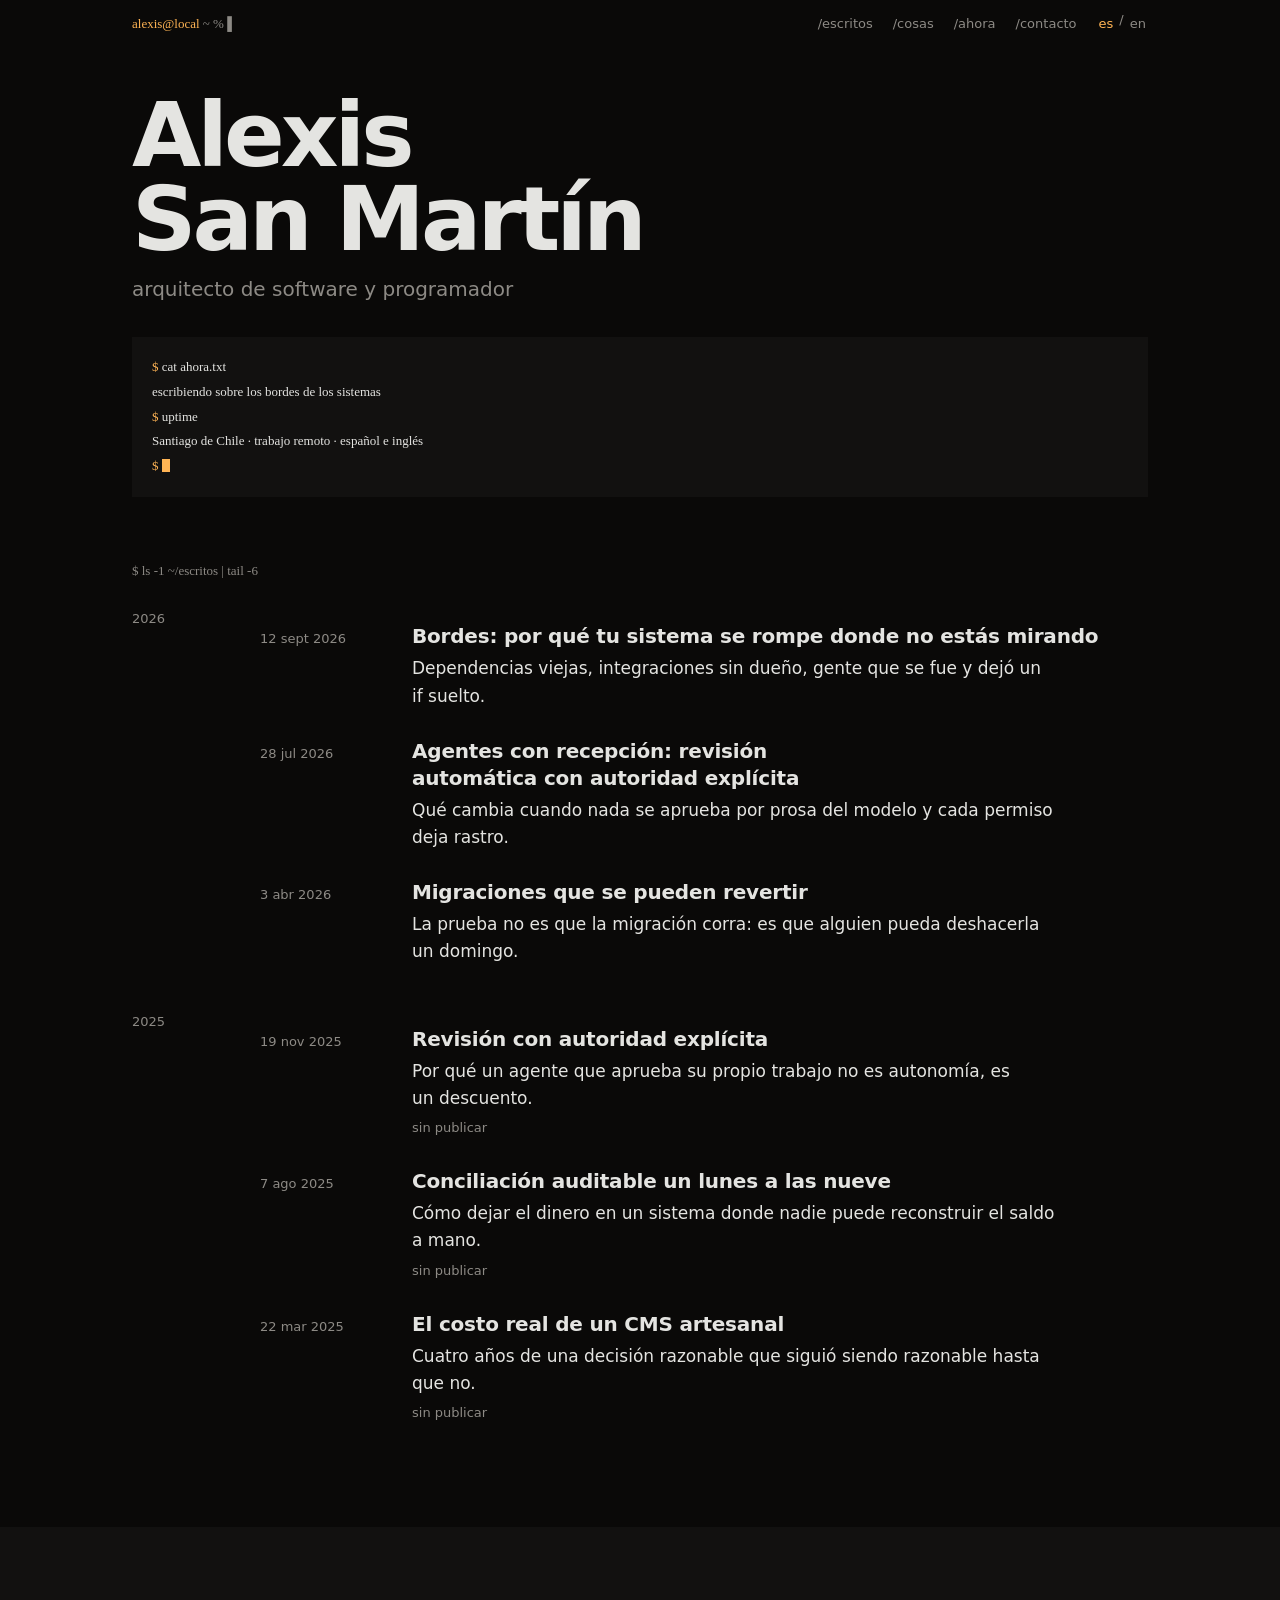
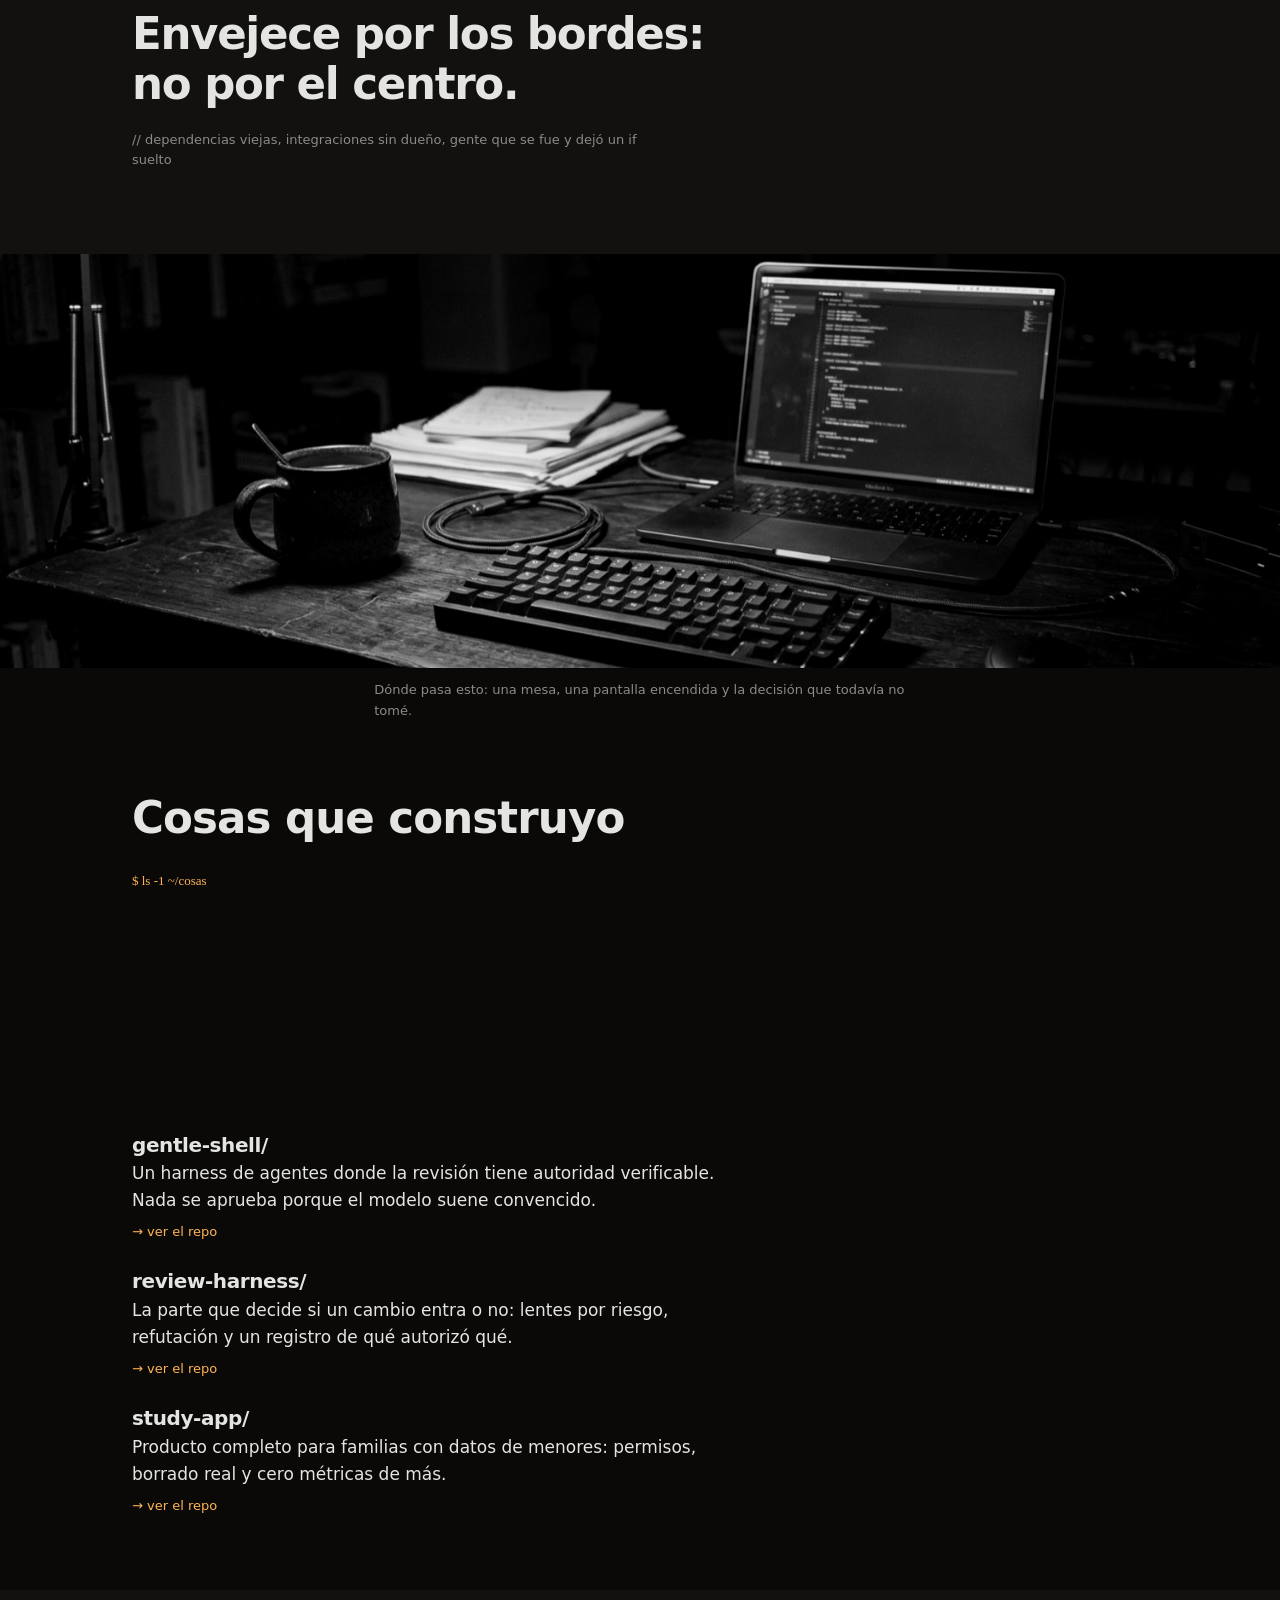
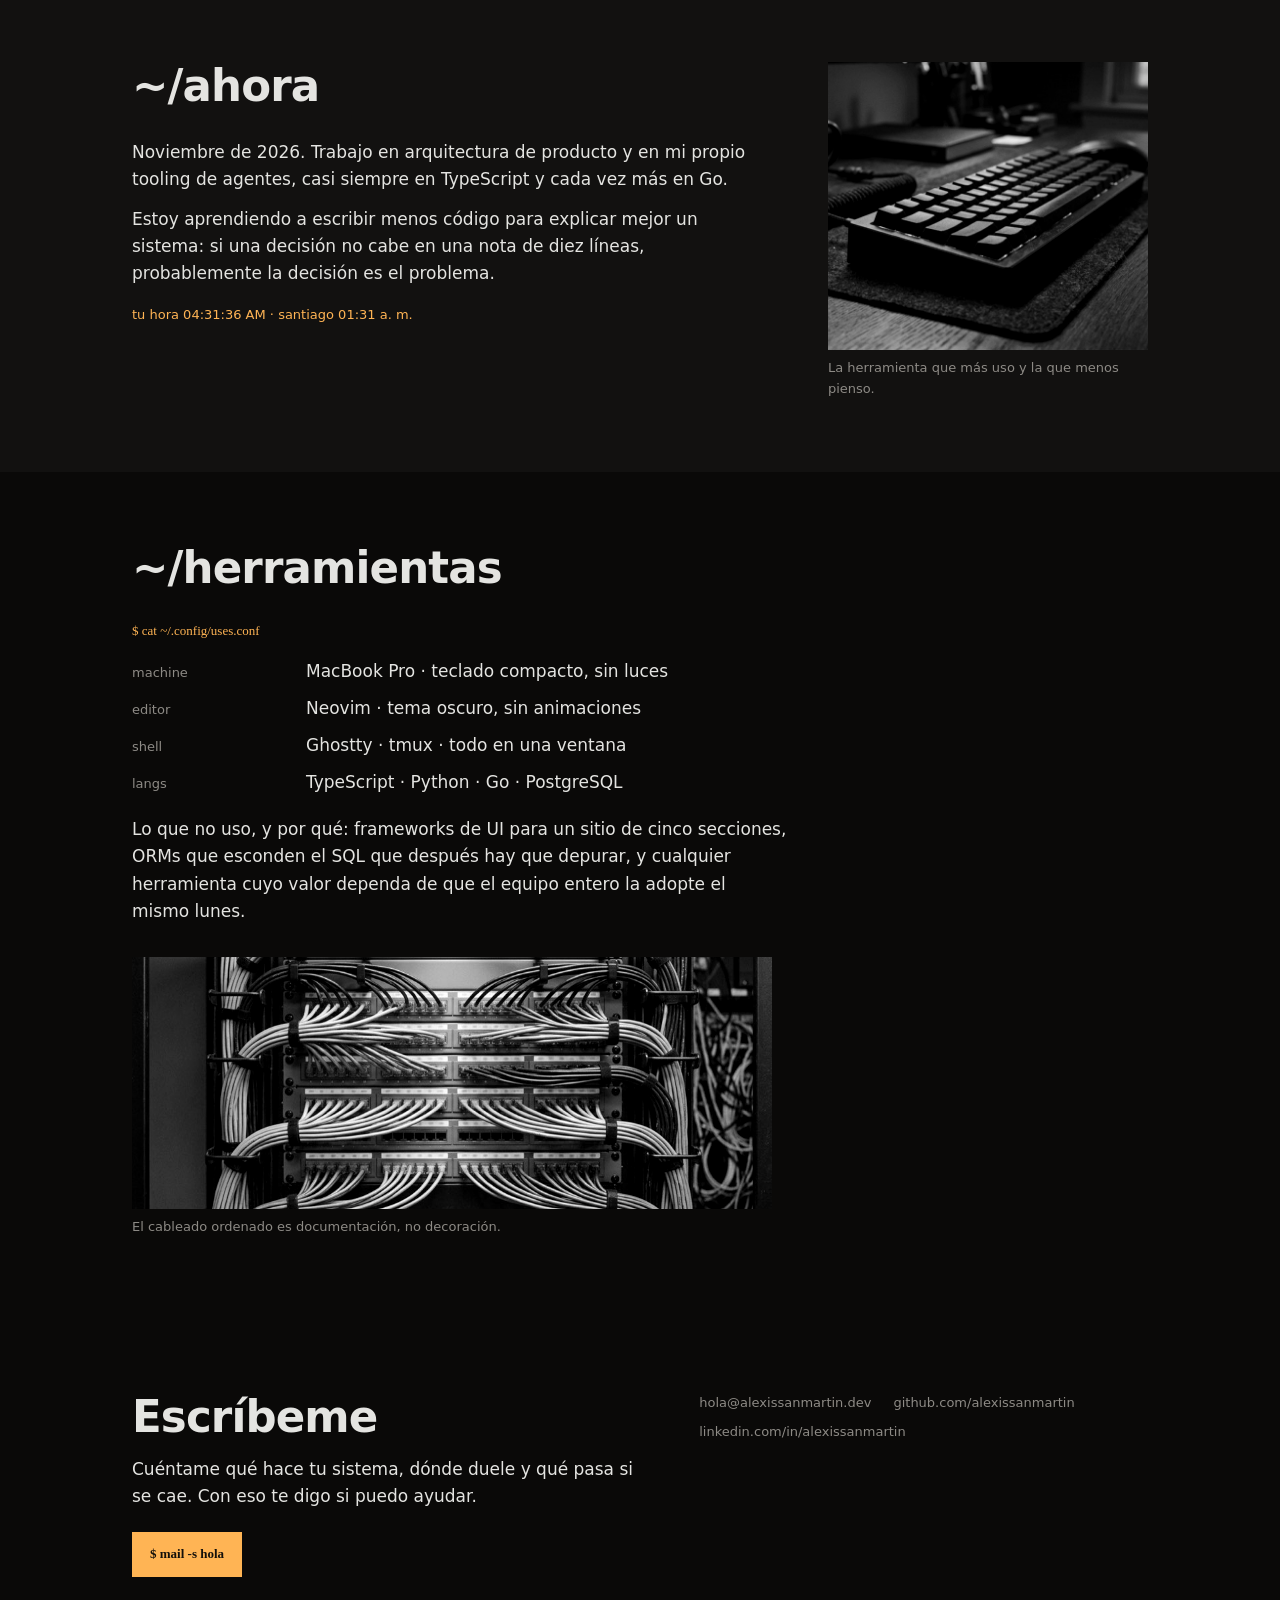
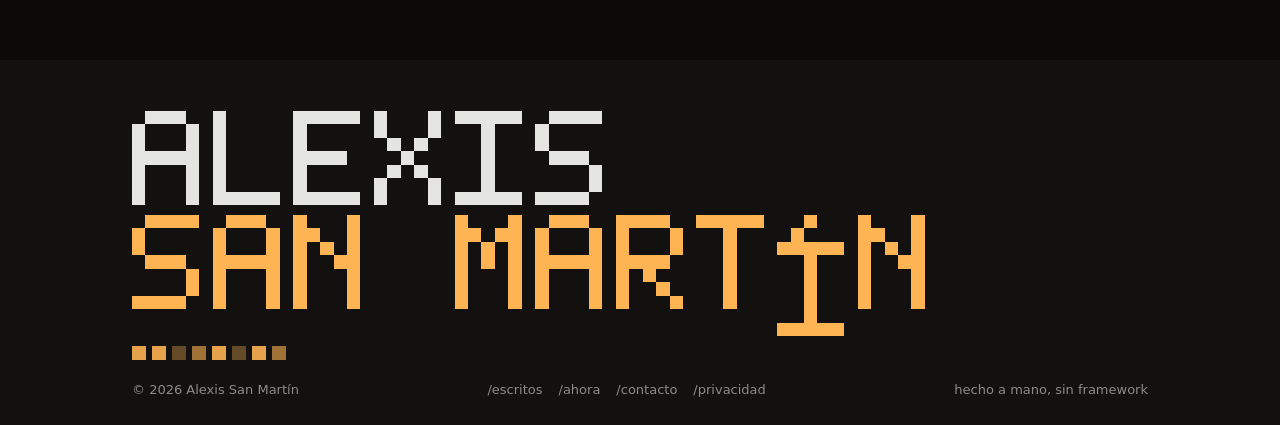
==== index.html @ 57d84349 "site: built output of the personal site" ====
<!doctype html>
<html lang="es" data-lang="es">
<head>
<meta charset="utf-8">
<meta name="viewport" content="width=device-width, initial-scale=1">
<title>Alexis San Martín · arquitecto de software</title>
<meta name="description" content="Alexis San Martín, arquitecto de software y programador. Escritos sobre los bordes de los sistemas, cosas que construyo y en qué estoy ahora.">
<link rel="canonical" href="https://alitoxx.github.io/">
<meta property="og:type" content="website">
<meta property="og:site_name" content="Alexis San Martín">
<meta property="og:title" content="Alexis San Martín · arquitecto de software">
<meta property="og:description" content="Alexis San Martín, arquitecto de software y programador. Escritos sobre los bordes de los sistemas, cosas que construyo y en qué estoy ahora.">
<meta property="og:url" content="https://alitoxx.github.io/">
<meta property="og:image" content="https://alitoxx.github.io/assets/og.png">
<meta property="og:image:width" content="1200">
<meta property="og:image:height" content="630">
<meta property="og:image:alt" content="Alexis San Martín · arquitecto de software y programador">
<meta property="og:locale" content="es_CL">
<meta property="og:locale:alternate" content="en_US">
<meta name="twitter:card" content="summary_large_image">
<meta name="theme-color" content="#0a0908">
<link rel="icon" href="favicon.svg" type="image/svg+xml">
<link rel="stylesheet" href="styles/site.css">
<script src="scripts/site.js" defer></script>
</head>
<body>
<a class="skip" href="#contenido"><span class="es">Saltar al contenido</span><span class="en">Skip to content</span></a>
<header class="bar">
  <div class="bar__in">
    <p class="prompt"><code><b>alexis@local</b> ~ % <span aria-hidden="true">▌</span></code></p>
    <nav class="bar__nav" aria-label="Principal">
      <a href="/escritos/">/escritos</a>
      <a href="/#cosas">/cosas</a>
      <a href="/#ahora">/ahora</a>
      <a href="/#contacto">/contacto</a>
      <div class="lang" role="group" aria-label="Idioma / Language">
        <button type="button" data-set-lang="es" aria-pressed="true">es</button>
        <span aria-hidden="true">/</span>
        <button type="button" data-set-lang="en" aria-pressed="false">en</button>
      </div>
    </nav>
  </div>
</header>
<main id="contenido">
<section class="hero wrap" aria-labelledby="title">
    <h1 id="title">Alexis<br>San Martín</h1>
    <p class="hero__role"><span class="es">arquitecto de software y programador</span><span class="en">software architect and programmer</span></p>

    <pre class="term" aria-label="Sesión de terminal"><b>$</b> cat ahora.txt
<span class="es">escribiendo sobre los bordes de los sistemas</span><span class="en">writing about the edges of systems</span>
<b>$</b> uptime
<span class="es">Santiago de Chile · trabajo remoto · español e inglés</span><span class="en">Santiago, Chile · remote · Spanish and English</span>
<b>$</b> <span class="caret"></span></pre>
  </section>

  <section class="feed wrap" aria-labelledby="escritos-title">
    <h2 id="escritos-title" class="sr-only"><span class="es">Escritos</span><span class="en">Writing</span></h2>
    <p class="feed__label"><code><span class="es">$ ls -1 ~/escritos | tail -6</span><span class="en">$ ls -1 ~/writing | tail -6</span></code></p>
    <div class="year">
      <p class="year__label">2026</p>
      <div class="year__items">
        <article class="entry" data-reveal>
          <time datetime="2026-09-12">12 sept 2026</time>
          <div>
            <h3><a href="escritos/bordes.html"><span class="es">Bordes: por qué tu sistema se rompe donde no estás mirando</span><span class="en">Edges: why your system breaks where you are not looking</span></a></h3>
            <p><span class="es">Dependencias viejas, integraciones sin dueño, gente que se fue y dejó un if suelto.</span><span class="en">Stale dependencies, integrations nobody owns, people who left behind a stray if.</span></p>
          </div>
        </article>
        <article class="entry" data-reveal style="--d:60ms">
          <time datetime="2026-07-28">28 jul 2026</time>
          <div>
            <h3><a href="escritos/agentes-con-recepcion.html"><span class="es">Agentes con recepción: revisión automática con autoridad explícita</span><span class="en">Agents with a receipt: automated review with explicit authority</span></a></h3>
            <p><span class="es">Qué cambia cuando nada se aprueba por prosa del modelo y cada permiso deja rastro.</span><span class="en">What changes when nothing gets approved by model prose and every permission leaves a trace.</span></p>
          </div>
        </article>
        <article class="entry" data-reveal style="--d:120ms">
          <time datetime="2026-04-03">3 abr 2026</time>
          <div>
            <h3><a href="escritos/migraciones-revertibles.html"><span class="es">Migraciones que se pueden revertir</span><span class="en">Migrations you can roll back</span></a></h3>
            <p><span class="es">La prueba no es que la migración corra: es que alguien pueda deshacerla un domingo.</span><span class="en">The test is not that the migration runs: it is that someone can undo it on a Sunday.</span></p>
          </div>
        </article>
      </div>
    </div>
    <div class="year">
      <p class="year__label">2025</p>
      <div class="year__items">
        <article class="entry entry--unpublished" data-reveal>
          <time datetime="2025-11-19">19 nov 2025</time>
          <div>
            <h3><span class="es">Revisión con autoridad explícita</span><span class="en">Review with explicit authority</span></h3>
            <p><span class="es">Por qué un agente que aprueba su propio trabajo no es autonomía, es un descuento.</span><span class="en">Why an agent that approves its own work is not autonomy, it is a discount.</span></p>
            <span class="entry__state"><span class="es">sin publicar</span><span class="en">not published yet</span></span>
          </div>
        </article>
        <article class="entry entry--unpublished" data-reveal style="--d:60ms">
          <time datetime="2025-08-07">7 ago 2025</time>
          <div>
            <h3><span class="es">Conciliación auditable un lunes a las nueve</span><span class="en">Auditable reconciliation on a Monday at nine</span></h3>
            <p><span class="es">Cómo dejar el dinero en un sistema donde nadie puede reconstruir el saldo a mano.</span><span class="en">How to leave money in a system where nobody can rebuild the balance by hand.</span></p>
            <span class="entry__state"><span class="es">sin publicar</span><span class="en">not published yet</span></span>
          </div>
        </article>
        <article class="entry entry--unpublished" data-reveal style="--d:120ms">
          <time datetime="2025-03-22">22 mar 2025</time>
          <div>
            <h3><span class="es">El costo real de un CMS artesanal</span><span class="en">The real cost of a hand-rolled CMS</span></h3>
            <p><span class="es">Cuatro años de una decisión razonable que siguió siendo razonable hasta que no.</span><span class="en">Four years of a reasonable decision that stayed reasonable until it did not.</span></p>
            <span class="entry__state"><span class="es">sin publicar</span><span class="en">not published yet</span></span>
          </div>
        </article>
      </div>
    </div>
  </section>

  <section class="statement" aria-labelledby="tagline-title" data-words>
    <div class="wrap">
      <h2 id="tagline-title">
        <span class="es"><span class="w" style="--i:0">Envejece</span> <span class="w" style="--i:1">por</span> <span class="w" style="--i:2">los</span> <span class="w" style="--i:3">bordes:</span><br><span class="w" style="--i:4">no</span> <span class="w" style="--i:5">por</span> <span class="w" style="--i:6">el</span> <span class="w" style="--i:7">centro.</span></span>
        <span class="en"><span class="w" style="--i:0">It</span> <span class="w" style="--i:1">ages</span> <span class="w" style="--i:2">at</span> <span class="w" style="--i:3">the</span> <span class="w" style="--i:4">edges:</span><br><span class="w" style="--i:5">not</span> <span class="w" style="--i:6">at</span> <span class="w" style="--i:7">the</span> <span class="w" style="--i:8">center.</span></span>
      </h2>
      <footer><span class="es">// dependencias viejas, integraciones sin dueño, gente que se fue y dejó un if suelto</span><span class="en">// stale dependencies, integrations nobody owns, people who left behind a stray if</span></footer>
    </div>
  </section>

  <figure class="band">
    <img src="assets/foto/escritorio.jpg" alt="Escritorio de noche: una laptop encendida con código en la pantalla, un teclado mecánico, un cuaderno y una taza" width="1500" height="636" loading="lazy">
    <figcaption><span class="es">Dónde pasa esto: una mesa, una pantalla encendida y la decisión que todavía no tomé.</span><span class="en">Where this happens: a desk, a lit screen and the decision I have not made yet.</span></figcaption>
  </figure>

  <section class="sect wrap" id="cosas" aria-labelledby="cosas-title">
    <h2 id="cosas-title"><span class="es">Cosas que construyo</span><span class="en">Things I build</span></h2>
    <p class="sect__cmd"><code>$ ls -1 ~/cosas</code></p>
    <div class="things">
      <article class="thing" data-reveal>
        <div>
          <h3>pi-game-studio/</h3>
          <p><span class="es">Un estudio de agentes para desarrollo de videojuegos: roles acotados, contratos de retorno estrictos y cero sangrado de trazas internas al chat.</span><span class="en">An agent studio for game development: bounded roles, strict return contracts and no internal trace bleeding into the chat.</span></p>
          <a class="go" href="https://github.com/alexissanmartin" rel="noopener"><span class="es">→ ver el repo</span><span class="en">→ see the repo</span></a>
        </div>
        <figure>
          <img src="assets/foto/placa.jpg" alt="Placa madre sobre una superficie gris, con un chip central, capacitores y pistas de cobre" width="928" height="1152" loading="lazy">
        </figure>
      </article>
      <article class="thing" data-reveal>
        <div>
          <h3>gentle-shell/</h3>
          <p><span class="es">Un harness de agentes donde la revisión tiene autoridad verificable. Nada se aprueba porque el modelo suene convencido.</span><span class="en">An agent harness where review carries verifiable authority. Nothing gets approved because the model sounds sure.</span></p>
          <a class="go" href="https://github.com/alexissanmartin" rel="noopener"><span class="es">→ ver el repo</span><span class="en">→ see the repo</span></a>
        </div>
      </article>
      <article class="thing" data-reveal>
        <div>
          <h3>review-harness/</h3>
          <p><span class="es">La parte que decide si un cambio entra o no: lentes por riesgo, refutación y un registro de qué autorizó qué.</span><span class="en">The part that decides whether a change lands: risk lenses, refutation and a record of what authorised what.</span></p>
          <a class="go" href="https://github.com/alexissanmartin" rel="noopener"><span class="es">→ ver el repo</span><span class="en">→ see the repo</span></a>
        </div>
      </article>
      <article class="thing" data-reveal>
        <div>
          <h3>study-app/</h3>
          <p><span class="es">Producto completo para familias con datos de menores: permisos, borrado real y cero métricas de más.</span><span class="en">A whole product for families with minors' data: permissions, real deletion and no extra analytics.</span></p>
          <a class="go" href="https://github.com/alexissanmartin" rel="noopener"><span class="es">→ ver el repo</span><span class="en">→ see the repo</span></a>
        </div>
      </article>
    </div>
  </section>

  <section class="sect now" id="ahora" aria-labelledby="ahora-title">
    <div class="wrap now__in">
      <div>
        <h2 id="ahora-title">~/ahora</h2>
        <div class="now__note">
          <p><span class="es">Noviembre de 2026. Trabajo en arquitectura de producto y en mi propio tooling de agentes, casi siempre en TypeScript y cada vez más en Go.</span><span class="en">November 2026. I work on product architecture and on my own agent tooling, mostly in TypeScript and increasingly in Go.</span></p>
          <p><span class="es">Estoy aprendiendo a escribir menos código para explicar mejor un sistema: si una decisión no cabe en una nota de diez líneas, probablemente la decisión es el problema.</span><span class="en">I am learning to write less code in order to explain a system better: if a decision does not fit in a ten-line note, the decision is probably the problem.</span></p>
        </div>
        <p class="clock" id="clock"><span class="es">sincronizando hora local…</span><span class="en">syncing local time…</span></p>
      </div>
      <figure data-reveal>
        <img src="assets/foto/teclado.jpg" alt="Teclado mecánico visto desde un ángulo bajo, con luz cálida entre las teclas" width="880" height="590" loading="lazy">
        <figcaption><span class="es">La herramienta que más uso y la que menos pienso.</span><span class="en">The tool I use most and think about least.</span></figcaption>
      </figure>
    </div>
  </section>

  <section class="sect wrap" aria-labelledby="uses-title">
    <h2 id="uses-title">~/herramientas</h2>
    <p class="sect__cmd"><code>$ cat ~/.config/uses.conf</code></p>
    <dl class="uses">
      <div><dt>machine</dt><dd><span class="es">MacBook Pro · teclado compacto, sin luces</span><span class="en">MacBook Pro · compact keyboard, no lights</span></dd></div>
      <div><dt>editor</dt><dd><span class="es">Neovim · tema oscuro, sin animaciones</span><span class="en">Neovim · dark theme, no animations</span></dd></div>
      <div><dt>shell</dt><dd><span class="es">Ghostty · tmux · todo en una ventana</span><span class="en">Ghostty · tmux · everything in one window</span></dd></div>
      <div><dt>langs</dt><dd><span class="es">TypeScript · Python · Go · PostgreSQL</span><span class="en">TypeScript · Python · Go · PostgreSQL</span></dd></div>
    </dl>
    <p class="uses__opinion"><span class="es">Lo que no uso, y por qué: frameworks de UI para un sitio de cinco secciones, ORMs que esconden el SQL que después hay que depurar, y cualquier herramienta cuyo valor dependa de que el equipo entero la adopte el mismo lunes.</span><span class="en">What I do not use, and why: UI frameworks for a five-section site, ORMs that hide the SQL you later have to debug, and any tool whose value depends on the whole team adopting it the same Monday.</span></p>
    <figure class="uses__figure" data-reveal>
      <img src="assets/foto/panel.jpg" alt="Patch panel con los cables de red ordenados en filas" width="960" height="644" loading="lazy">
      <figcaption><span class="es">El cableado ordenado es documentación, no decoración.</span><span class="en">Ordered cabling is documentation, not decoration.</span></figcaption>
    </figure>
  </section>

  <section class="contact wrap" id="contacto" aria-labelledby="contacto-title">
    <div class="contact__grid">
      <div>
        <h2 id="contacto-title"><span class="es">Escríbeme</span><span class="en">Write to me</span></h2>
        <p><span class="es">Cuéntame qué hace tu sistema, dónde duele y qué pasa si se cae. Con eso te digo si puedo ayudar.</span><span class="en">Tell me what your system does, where it hurts and what happens if it falls over. With that I can tell you whether I can help.</span></p>
        <a class="btn" href="mailto:hola@alexissanmartin.dev?subject=Hola%20Alexis"><code><span class="es">$ mail -s hola</span><span class="en">$ mail -s hello</span></code></a>
      </div>
      <div><div class="contact__links">
          <a href="mailto:hola@alexissanmartin.dev">hola@alexissanmartin.dev</a>
          <a href="https://github.com/alexissanmartin" rel="me noopener">github.com/alexissanmartin</a>
          <a href="https://www.linkedin.com/in/alexissanmartin" rel="me noopener">linkedin.com/in/alexissanmartin</a>
        </div></div>
    </div>
  </section>
</main>
<footer class="site">
  <div class="wrap">
    <svg class="word word--a" viewBox="0 0 35 7" aria-hidden="true" focusable="false"><path d="M1 0h3v1h-3zM0 1h1v1h-1zM4 1h1v1h-1zM0 2h1v1h-1zM4 2h1v1h-1zM0 3h5v1h-5zM0 4h1v1h-1zM4 4h1v1h-1zM0 5h1v1h-1zM4 5h1v1h-1zM0 6h1v1h-1zM4 6h1v1h-1zM6 0h1v1h-1zM6 1h1v1h-1zM6 2h1v1h-1zM6 3h1v1h-1zM6 4h1v1h-1zM6 5h1v1h-1zM6 6h5v1h-5zM12 0h5v1h-5zM12 1h1v1h-1zM12 2h1v1h-1zM12 3h4v1h-4zM12 4h1v1h-1zM12 5h1v1h-1zM12 6h5v1h-5zM18 0h1v1h-1zM22 0h1v1h-1zM18 1h1v1h-1zM22 1h1v1h-1zM19 2h1v1h-1zM21 2h1v1h-1zM20 3h1v1h-1zM19 4h1v1h-1zM21 4h1v1h-1zM18 5h1v1h-1zM22 5h1v1h-1zM18 6h1v1h-1zM22 6h1v1h-1zM24 0h5v1h-5zM26 1h1v1h-1zM26 2h1v1h-1zM26 3h1v1h-1zM26 4h1v1h-1zM26 5h1v1h-1zM24 6h5v1h-5zM31 0h4v1h-4zM30 1h1v1h-1zM30 2h1v1h-1zM31 3h3v1h-3zM34 4h1v1h-1zM34 5h1v1h-1zM30 6h4v1h-4z"/></svg>
    <svg class="word word--b" viewBox="0 0 59 9" aria-hidden="true" focusable="false"><path d="M1 0h4v1h-4zM0 1h1v1h-1zM0 2h1v1h-1zM1 3h3v1h-3zM4 4h1v1h-1zM4 5h1v1h-1zM0 6h4v1h-4zM7 0h3v1h-3zM6 1h1v1h-1zM10 1h1v1h-1zM6 2h1v1h-1zM10 2h1v1h-1zM6 3h5v1h-5zM6 4h1v1h-1zM10 4h1v1h-1zM6 5h1v1h-1zM10 5h1v1h-1zM6 6h1v1h-1zM10 6h1v1h-1zM12 0h1v1h-1zM16 0h1v1h-1zM12 1h2v1h-2zM16 1h1v1h-1zM12 2h1v1h-1zM14 2h1v1h-1zM16 2h1v1h-1zM12 3h1v1h-1zM15 3h2v1h-2zM12 4h1v1h-1zM16 4h1v1h-1zM12 5h1v1h-1zM16 5h1v1h-1zM12 6h1v1h-1zM16 6h1v1h-1zM24 0h1v1h-1zM28 0h1v1h-1zM24 1h2v1h-2zM27 1h2v1h-2zM24 2h1v1h-1zM26 2h1v1h-1zM28 2h1v1h-1zM24 3h1v1h-1zM26 3h1v1h-1zM28 3h1v1h-1zM24 4h1v1h-1zM28 4h1v1h-1zM24 5h1v1h-1zM28 5h1v1h-1zM24 6h1v1h-1zM28 6h1v1h-1zM31 0h3v1h-3zM30 1h1v1h-1zM34 1h1v1h-1zM30 2h1v1h-1zM34 2h1v1h-1zM30 3h5v1h-5zM30 4h1v1h-1zM34 4h1v1h-1zM30 5h1v1h-1zM34 5h1v1h-1zM30 6h1v1h-1zM34 6h1v1h-1zM36 0h4v1h-4zM36 1h1v1h-1zM40 1h1v1h-1zM36 2h1v1h-1zM40 2h1v1h-1zM36 3h4v1h-4zM36 4h1v1h-1zM38 4h1v1h-1zM36 5h1v1h-1zM39 5h1v1h-1zM36 6h1v1h-1zM40 6h1v1h-1zM42 0h5v1h-5zM44 1h1v1h-1zM44 2h1v1h-1zM44 3h1v1h-1zM44 4h1v1h-1zM44 5h1v1h-1zM44 6h1v1h-1zM50 0h1v1h-1zM49 1h1v1h-1zM48 2h5v1h-5zM50 3h1v1h-1zM50 4h1v1h-1zM50 5h1v1h-1zM50 6h1v1h-1zM50 7h1v1h-1zM48 8h5v1h-5zM54 0h1v1h-1zM58 0h1v1h-1zM54 1h2v1h-2zM58 1h1v1h-1zM54 2h1v1h-1zM56 2h1v1h-1zM58 2h1v1h-1zM54 3h1v1h-1zM57 3h2v1h-2zM54 4h1v1h-1zM58 4h1v1h-1zM54 5h1v1h-1zM58 5h1v1h-1zM54 6h1v1h-1zM58 6h1v1h-1z"/></svg>
    <div class="foot__strip" aria-hidden="true">
      <span></span><span></span><span></span><span></span><span></span><span></span><span></span><span></span>
    </div>
    <div class="foot__meta">
      <span>© 2026 Alexis San Martín</span>
      <nav aria-label="Pie">
        <a href="escritos/">/escritos</a>
        <a href="#ahora">/ahora</a>
        <a href="#contacto">/contacto</a>
        <a href="privacidad.html"><span class="es">/privacidad</span><span class="en">/privacy</span></a>
      </nav>
      <span><span class="es">hecho a mano, sin framework</span><span class="en">handmade, no framework</span></span>
    </div>
  </div>
</footer>
</body>
</html>
---- styles/site.css ----
/* Alexis San Martín — sitio personal.
   Un solo tipo (system-ui), un solo acento (ámbar fósforo), radio 0,
   sin degradados ni sombras en reposo. Monospace solo dentro de <code>/<pre>. */

:root {
  --bg: #0a0908;
  --panel: #121110;
  --ink: #e4e4e1;
  --muted: #8d8a85;
  --phos: #ffb454;
  --on-phos: #14100a;
  --t-meta: 13px;
  --t-dek: 17px;
  --t-title: 20px;
  --t-head: clamp(26px, 3.4vw, 49px);
  --t-hero: clamp(40px, 7vw, 92px);
  --px: clamp(5px, 1.3vw, 18px);
  --out: cubic-bezier(.22, 1, .36, 1);
  --expo: cubic-bezier(.16, 1, .3, 1);
  --margin: clamp(16px, 2.6vw, 32px);
  --gap: 24px;
  --mono: ui-monospace; /* taste-skill-ignore */
  --measure: 68ch;
}

*, *::before, *::after { box-sizing: border-box }

body {
  margin: 0;
  background: var(--bg);
  color: var(--ink);
  font-family: system-ui, -apple-system, "Segoe UI", "Noto Sans", Ubuntu, Cantarell, sans-serif;
  font-size: var(--t-dek);
  line-height: 1.6;
  -webkit-font-smoothing: antialiased;
}

html[data-lang="es"] .en,
html[data-lang="en"] .es { display: none !important }

h1, h2, h3, p, figure, figcaption, dl, dd, ol, ul { margin: 0 }
h2, h3 { font-weight: 600; letter-spacing: -.02em; line-height: 1.12; text-wrap: balance }
p { text-wrap: pretty }
a { color: inherit; text-decoration: none }
img { display: block; max-width: 100% }
:focus-visible { outline: 2px solid var(--phos); outline-offset: 3px }

code, pre, kbd, samp { font-family: var(--mono); /* taste-skill-ignore */ }

.sr-only { position: absolute; width: 1px; height: 1px; overflow: hidden; clip-path: inset(50%); white-space: nowrap }
.skip { position: absolute; left: -9999px; background: var(--phos); color: var(--on-phos); padding: 12px 16px; z-index: 60 }
.skip:focus { left: var(--margin); top: var(--margin) }
.wrap { max-width: 1080px; margin-inline: auto; padding-inline: var(--margin) }

/* barra */
.bar { position: sticky; top: 0; z-index: 30; background: var(--bg) }
.bar__in {
  max-width: 1080px; margin-inline: auto; padding: 10px var(--margin);
  display: flex; align-items: center; justify-content: space-between; gap: var(--gap);
}
.prompt { font-size: var(--t-meta); color: var(--muted); white-space: nowrap }
.prompt b { color: var(--phos); font-weight: 400 }
.bar__nav { display: flex; align-items: center; gap: 20px; font-size: var(--t-meta) }
.bar__nav a { color: var(--muted); padding-block: 4px; transition: color .2s var(--out) }
.bar__nav a:hover, .bar__nav a:focus-visible, .bar__nav a[aria-current] { color: var(--phos) }
.lang { display: flex; gap: 4px; font-size: var(--t-meta); color: var(--muted) }
.lang button { font: inherit; color: var(--muted); background: none; border: 0; padding: 4px 2px; cursor: pointer }
.lang button[aria-pressed="true"] { color: var(--phos) }
.lang button:hover { color: var(--ink) }

/* portada */
.hero { padding-block: clamp(20px, 3.5vw, 44px) clamp(24px, 4vw, 48px) }
.hero h1 { font-size: var(--t-hero); line-height: .94; letter-spacing: -.045em; font-weight: 600; margin-bottom: 12px }
.hero__role { font-size: var(--t-title); color: var(--muted) }

.term {
  margin: clamp(20px, 3vw, 32px) 0 0; padding: 18px 20px; background: var(--panel); color: var(--ink);
  font-size: var(--t-meta); line-height: 1.9; overflow-x: auto;
}
.term b { color: var(--phos); font-weight: 400 }
.caret { display: inline-block; width: .62em; height: 1.05em; background: var(--phos); vertical-align: -.18em; animation: blink 1.15s steps(1, end) 8 }
@keyframes blink { 0%, 49% { opacity: 1 } 50%, 100% { opacity: 0 } }

/* feed */
.feed { padding-block: clamp(8px, 1.5vw, 16px) clamp(40px, 6vw, 72px) }
.feed__label { font-size: var(--t-meta); color: var(--muted); margin-bottom: 12px }
.year { display: grid; grid-template-columns: 104px minmax(0, 1fr); gap: var(--gap); align-items: start; padding-block: clamp(10px, 1.4vw, 16px) }
.year__label { position: sticky; top: 64px; font-size: var(--t-meta); color: var(--muted) }
.year__items { display: grid }
.entry {
  display: grid; grid-template-columns: minmax(0, 128px) minmax(0, 1fr); gap: var(--gap); align-items: baseline;
  padding: 14px 12px; margin-inline: -12px; transition: background .2s var(--out);
}
.entry:hover, .entry:focus-within { background: var(--panel) }
.entry time { font-size: var(--t-meta); color: var(--muted); font-variant-numeric: tabular-nums }
.entry h3 { font-size: var(--t-title); font-weight: 600; letter-spacing: -.01em; line-height: 1.35 }
.entry h3 a:hover, .entry h3 a:focus-visible { color: var(--phos) }
.entry p { margin-top: 5px; font-size: var(--t-dek); max-width: 60ch }
.entry--unpublished { opacity: .62 }
.entry--unpublished:hover { background: none }
.entry__state { display: inline-block; margin-top: 6px; font-size: var(--t-meta); color: var(--muted) }

/* declaración */
.statement { background: var(--panel); padding-block: clamp(44px, 6.5vw, 88px) }
.statement h2 { font-size: var(--t-head); line-height: 1.14; max-width: min(680px, 100%); letter-spacing: -.03em }
.statement .w { display: inline-block; opacity: .3; transform: translateY(.14em); transition: opacity .55s var(--out), transform .75s var(--expo); transition-delay: calc(var(--i) * 55ms) }
.statement.in .w { opacity: 1; transform: none }
.statement footer { margin-top: 20px; font-size: var(--t-meta); color: var(--muted); max-width: 64ch }

/* banda */
.band { line-height: 0 }
.band img { width: 100%; height: min(46svh, 420px); object-fit: cover; object-position: center 45%; filter: grayscale(1) contrast(1.12) brightness(.95) }
.band figcaption { padding: 12px var(--margin) 0; font-size: var(--t-meta); color: var(--muted); line-height: 1.6; max-width: 72ch; margin-inline: auto }

/* secciones */
.sect { padding-block: clamp(40px, 6vw, 72px) }
.sect h2 { font-size: var(--t-head); margin-bottom: clamp(16px, 2.4vw, 28px); max-width: 24ch }
.sect__cmd { font-size: var(--t-meta); color: var(--phos); margin-bottom: 16px }

.things { display: grid; gap: clamp(18px, 2.6vw, 26px) }
.thing { display: grid; grid-template-columns: minmax(0, 1fr) minmax(0, 220px); gap: var(--gap); align-items: start }
.thing h3 { font-size: var(--t-title); font-weight: 600; margin-bottom: 4px }
.thing p { max-width: 58ch }
.thing .go { display: inline-block; margin-top: 8px; font-size: var(--t-meta); color: var(--phos) }
.thing figure { margin: 0; line-height: 0 }
.thing figure img { width: 100%; height: 200px; object-fit: cover; object-position: center 40%; filter: grayscale(1) contrast(1.12) }

.now { background: var(--panel) }
.now__in { display: grid; grid-template-columns: minmax(0, 1fr) minmax(0, 320px); gap: clamp(24px, 4vw, 48px); align-items: start }
.now__note p { max-width: 58ch }
.now__note p + p { margin-top: 12px }
.clock { margin-top: 18px; font-size: var(--t-meta); color: var(--phos); font-variant-numeric: tabular-nums }
.now figure { margin: 0; line-height: 0 }
.now figure img { width: 100%; height: clamp(210px, 32svh, 300px); object-fit: cover; object-position: center 55%; filter: grayscale(1) contrast(1.12) }
.now figcaption { font-size: var(--t-meta); color: var(--muted); padding-top: 8px; line-height: 1.6 }

.uses { display: grid; gap: 10px; max-width: 66ch }
.uses div { display: grid; grid-template-columns: minmax(0, 150px) minmax(0, 1fr); gap: var(--gap); align-items: baseline }
.uses dt { font-size: var(--t-meta); color: var(--muted) }
.uses dd { margin: 0 }
.uses__opinion { margin-top: 20px; max-width: 64ch }
.uses__figure { margin: clamp(20px, 3vw, 32px) 0 0; max-width: 640px; line-height: 0 }
.uses__figure img { width: 100%; height: clamp(200px, 28svh, 260px); object-fit: cover; filter: grayscale(1) contrast(1.12) }
.uses__figure figcaption { font-size: var(--t-meta); color: var(--muted); padding-top: 8px; line-height: 1.6 }

/* contacto */
.contact { padding-block: clamp(44px, 6.5vw, 88px) }
.contact__grid { display: grid; grid-template-columns: minmax(0, 1.15fr) minmax(0, 1fr); gap: clamp(24px, 4vw, 56px); align-items: start }
.contact h2 { font-size: var(--t-head); max-width: 22ch; margin-bottom: 14px }
.contact p { max-width: 54ch; margin-bottom: 22px }
.btn {
  display: inline-flex; align-items: center; gap: 10px; background: var(--phos); color: var(--on-phos);
  font-size: var(--t-meta); font-weight: 600;
  border: 0; border-radius: 0; padding: 12px 18px; cursor: pointer;
  transition: background .2s var(--out), color .2s var(--out), transform .14s var(--out);
}
.btn:hover { background: var(--ink); color: var(--bg) }
.btn:active { transform: scale(.98) }
.contact__links { display: flex; flex-wrap: wrap; gap: 8px 22px; font-size: var(--t-meta); color: var(--muted) }
.contact__links a:hover, .contact__links a:focus-visible { color: var(--phos) }

/* artículo */
.article { padding-block: clamp(28px, 4vw, 56px) clamp(40px, 6vw, 72px) }
.article__back { font-size: var(--t-meta); color: var(--muted); display: inline-block; margin-bottom: 18px }
.article__back:hover, .article__back:focus-visible { color: var(--phos) }
.article h1 { font-size: var(--t-head); line-height: 1.1; letter-spacing: -.03em; max-width: 24ch }
.article__meta { margin-top: 14px; font-size: var(--t-meta); color: var(--muted); display: flex; flex-wrap: wrap; gap: 8px 18px }
.article__dek { margin-top: 18px; font-size: var(--t-title); line-height: 1.45; max-width: 54ch; color: var(--ink) }
.article__band { margin-top: clamp(20px,3vw,32px); margin-bottom: clamp(24px,4vw,40px) }
.article__body { margin-top: clamp(24px, 4vw, 40px); max-width: var(--measure) }
.article__body p + p { margin-top: 18px }
.article__draft {
  margin-top: clamp(20px, 3vw, 32px); background: var(--panel); padding: 14px 18px;
  font-size: var(--t-meta); color: var(--muted); max-width: 62ch;
}
.article__draft b { color: var(--phos); font-weight: 600 }
.article__nav { margin-top: clamp(32px, 5vw, 56px); display: flex; justify-content: space-between; gap: var(--gap); font-size: var(--t-meta); color: var(--muted) }
.article__nav a:hover, .article__nav a:focus-visible { color: var(--phos) }

/* privacidad, 404 */
.plain { padding-block: clamp(32px, 5vw, 64px) clamp(48px, 7vw, 96px); max-width: var(--measure) }
.plain h1 { font-size: var(--t-head); line-height: 1.1; letter-spacing: -.03em; margin-bottom: 20px }
.plain h2 { font-size: var(--t-title); margin-top: 32px; margin-bottom: 8px }
.plain p + p { margin-top: 14px }
.plain ul { padding-left: 1.1em; margin-top: 10px }
.plain li + li { margin-top: 8px }

/* pie */
footer.site { padding-block: clamp(28px, 4vw, 56px) 24px; background: var(--panel); --px: clamp(4px, 1.05vw, 15px) }
.word { display: block; height: auto; fill: var(--ink); shape-rendering: crispEdges; margin-bottom: 10px }
.word--a { width: calc(var(--px) * 35) }
.word--b { width: calc(var(--px) * 59); fill: var(--phos) }
.foot__strip { display: flex; gap: 6px; margin-bottom: 20px }
.foot__strip span { width: 14px; height: 14px; background: var(--phos); opacity: .9 }
.foot__strip span:nth-child(3n) { opacity: .35 }
.foot__strip span:nth-child(4n) { opacity: .6 }
.foot__meta { display: flex; flex-wrap: wrap; justify-content: space-between; gap: 10px 22px; font-size: var(--t-meta); color: var(--muted) }
.foot__meta nav { display: flex; flex-wrap: wrap; gap: 16px }
.foot__meta a:hover, .foot__meta a:focus-visible { color: var(--phos) }

/* movimiento */
.js [data-reveal] { opacity: 0; transform: translateY(12px); transition: opacity .65s var(--expo), transform .65s var(--expo); transition-delay: var(--d, 0ms) }
.js [data-reveal].in { opacity: 1; transform: none }

@media (max-width: 860px) {
  .year { grid-template-columns: 1fr; gap: 4px }
  .year__label { position: static }
  .entry { grid-template-columns: 1fr; gap: 4px }
  .thing { grid-template-columns: 1fr }
  .now__in { grid-template-columns: 1fr }
  .uses div { grid-template-columns: 1fr; gap: 2px }
  .contact__grid { grid-template-columns: 1fr }
  .bar__nav a:nth-child(n+4) { display: none }
}

@media (max-width: 560px) {
  .bar__nav > a { display: none }
}

@media (prefers-reduced-motion: reduce) {
  *, *::before, *::after { transition: none !important; animation: none !important }
  .js [data-reveal] { opacity: 1; transform: none }
  .statement .w { opacity: 1; transform: none }
  .caret { animation: none }
}
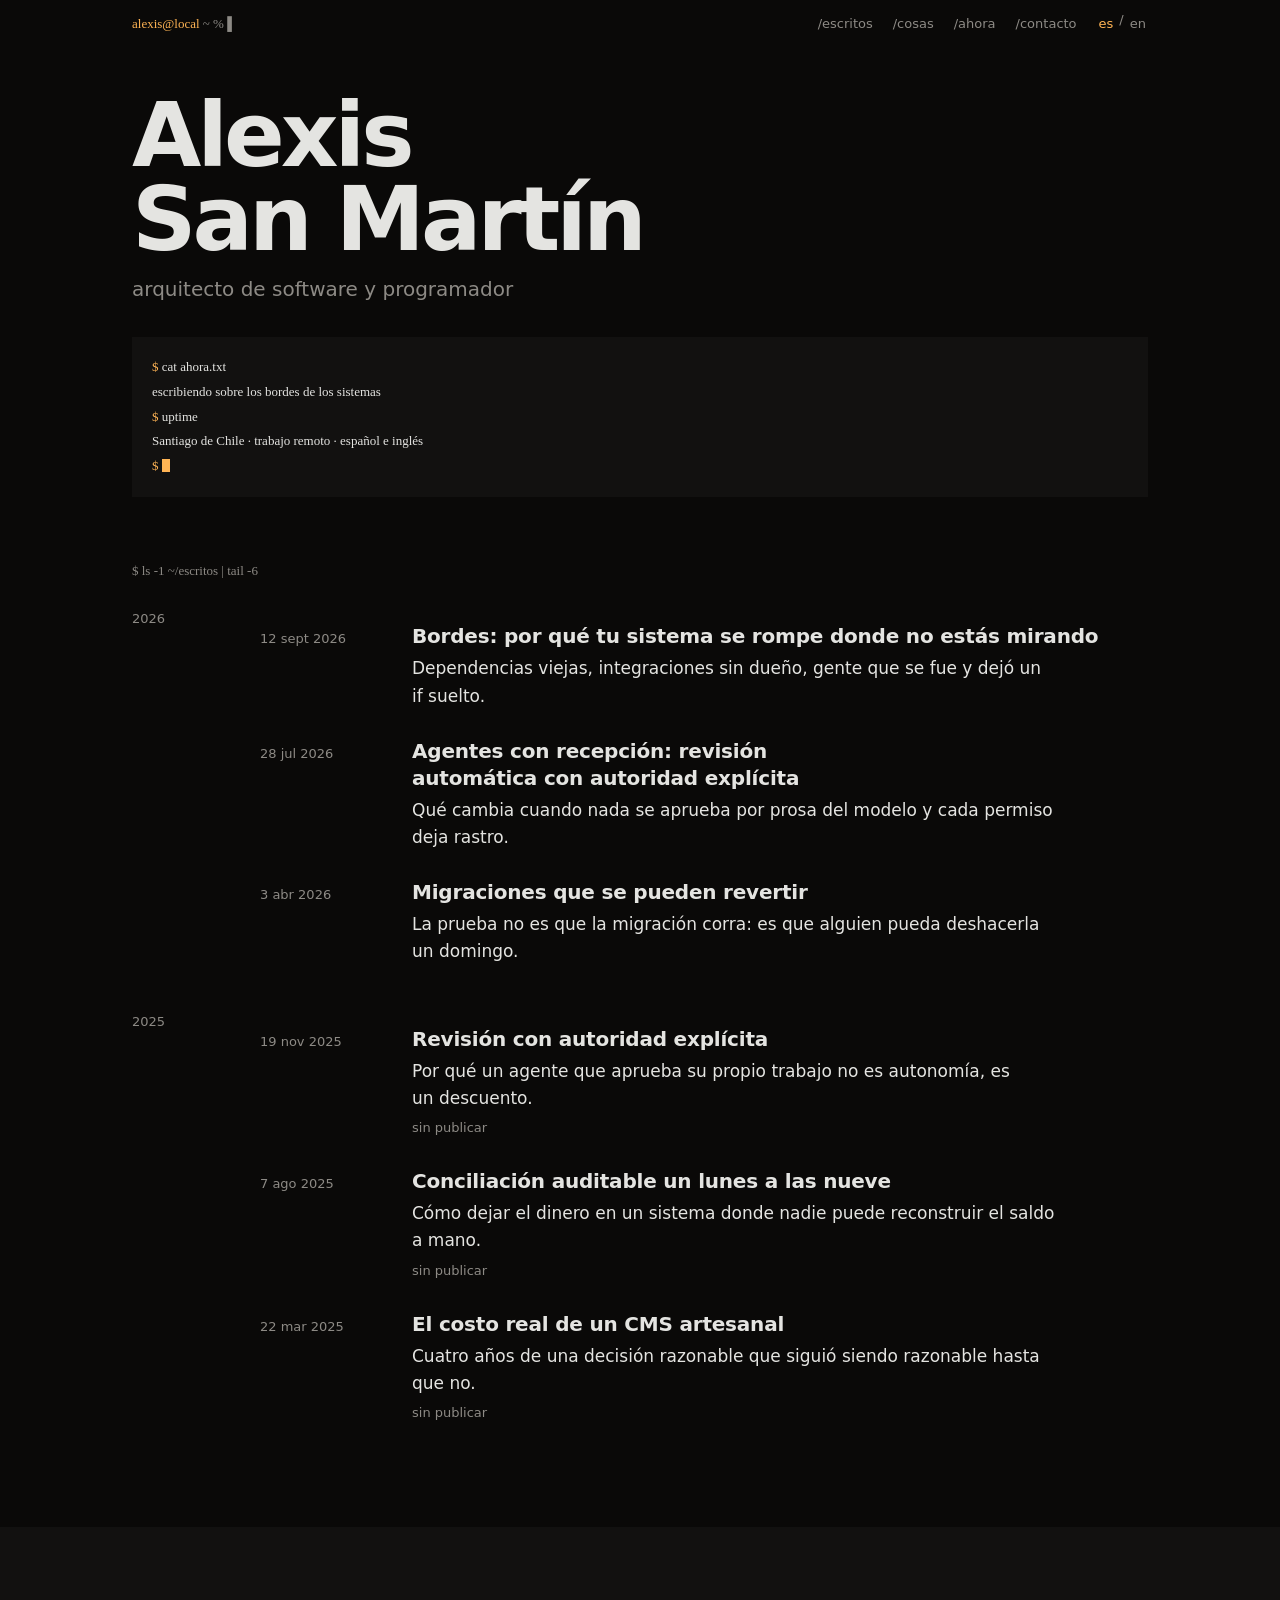
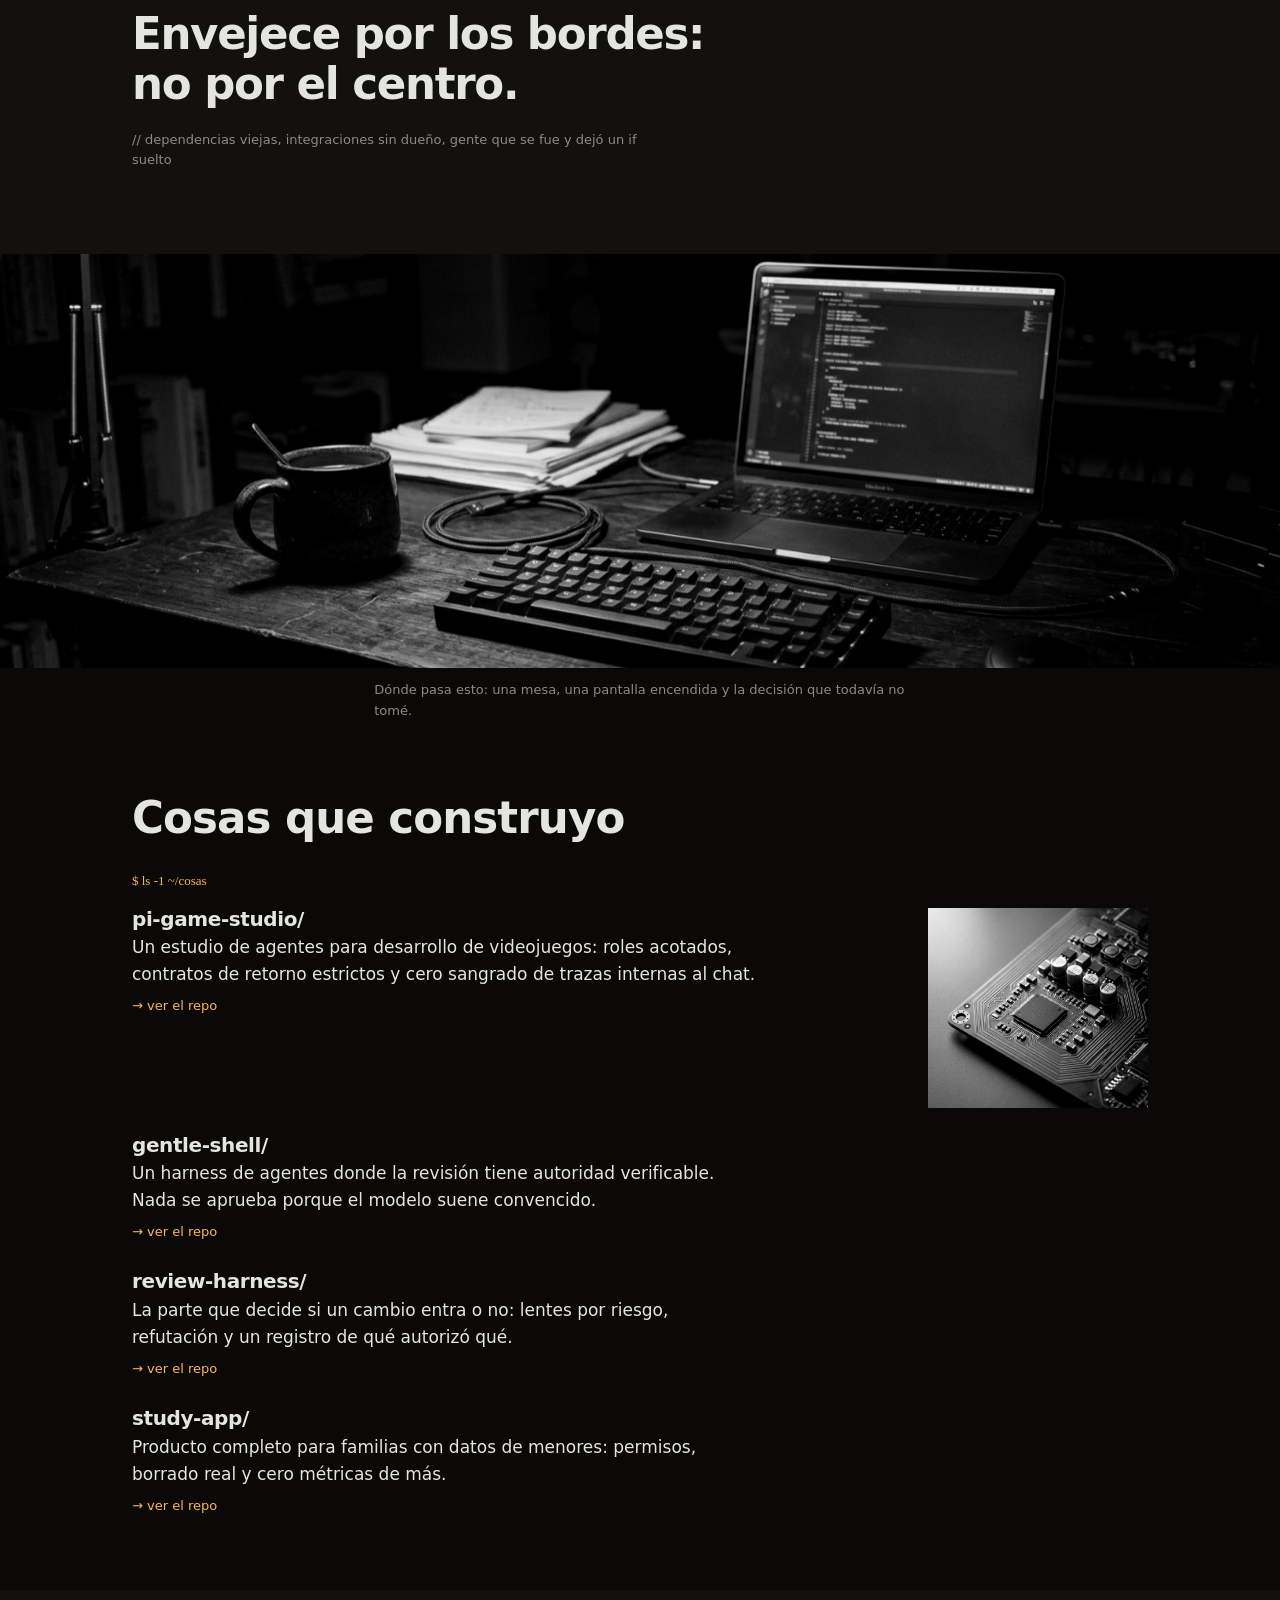
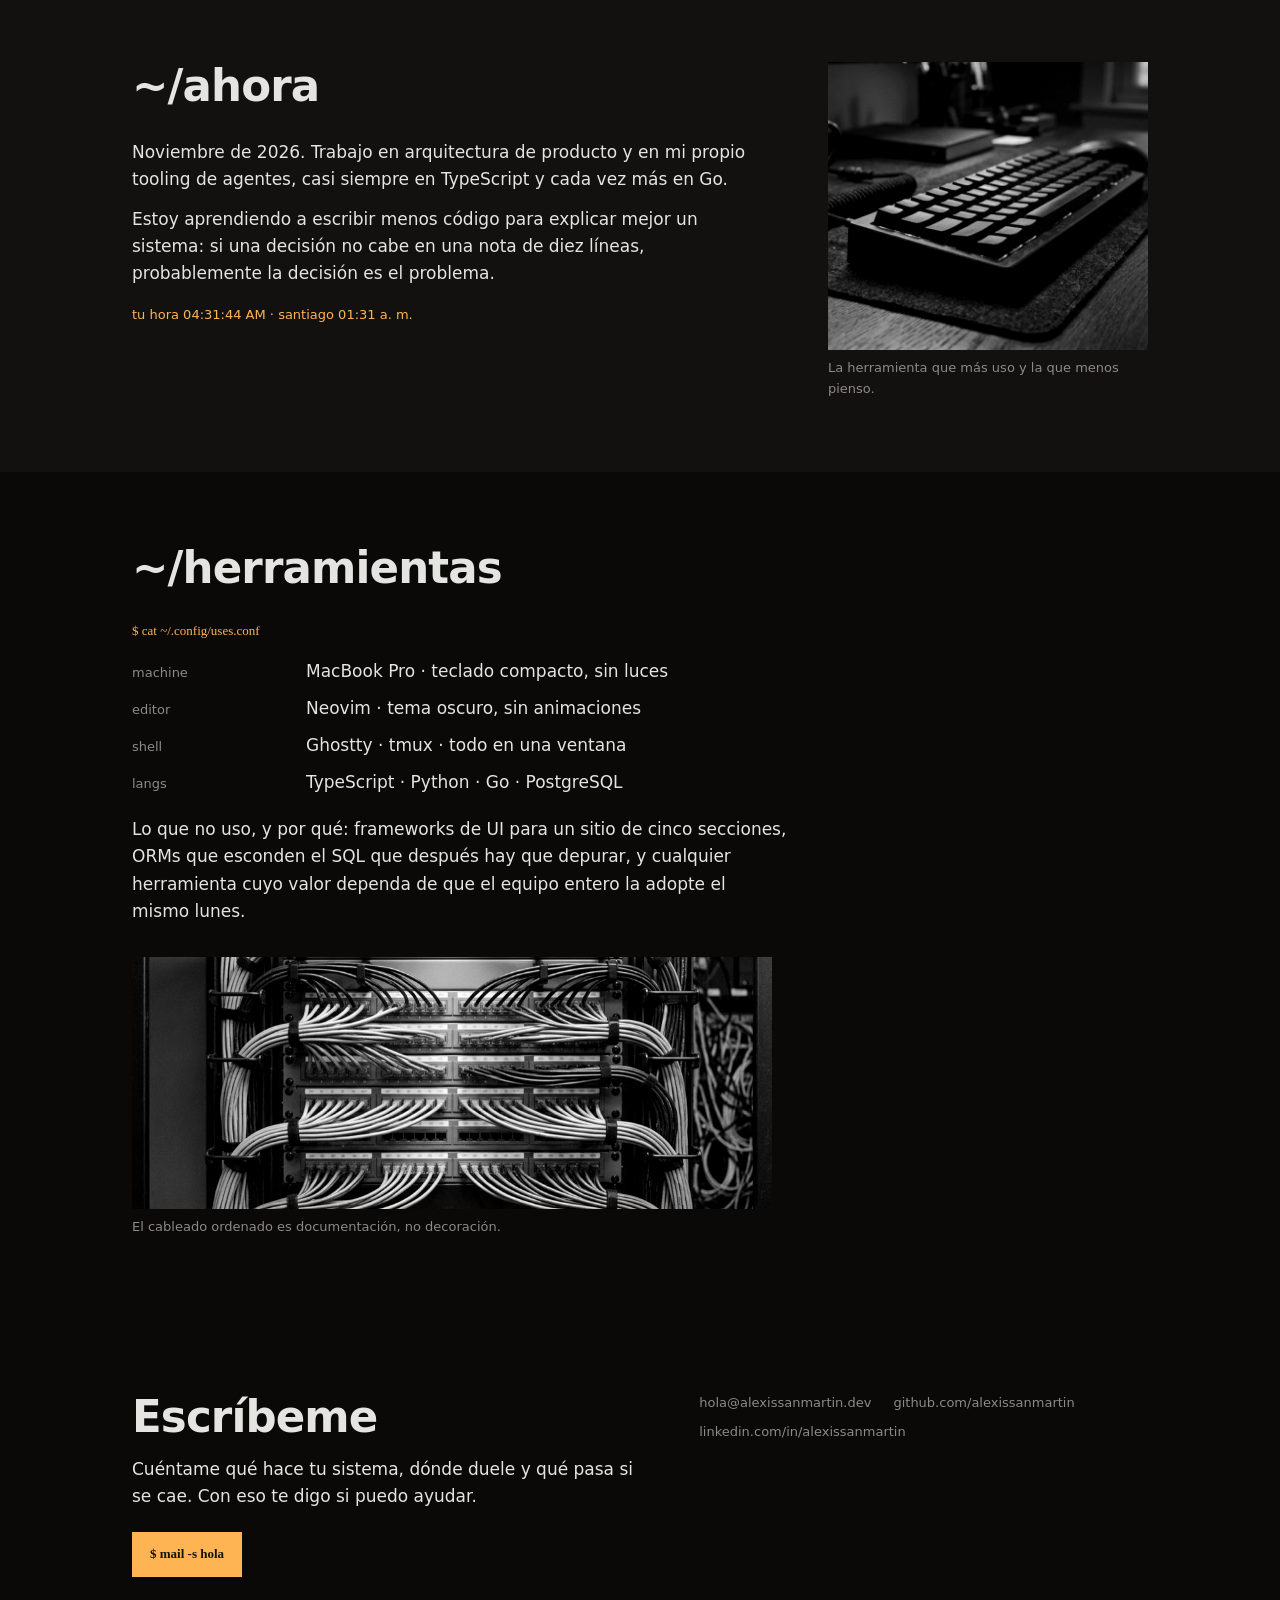
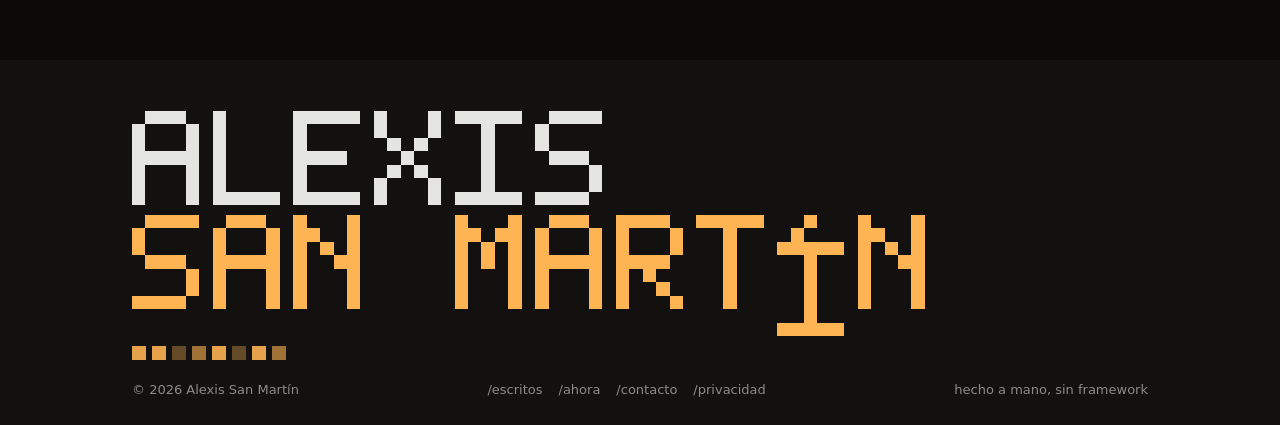
==== commit a2ca9c5a: "content: point the GitHub link at the real account" ====
--- a/index.html
+++ b/index.html
@@ -208,8 +208,8 @@
       </div>
       <div><div class="contact__links">
           <a href="mailto:hola@alexissanmartin.dev">hola@alexissanmartin.dev</a>
-          <a href="https://github.com/alexissanmartin" rel="me noopener">github.com/alexissanmartin</a>
-          <a href="https://www.linkedin.com/in/alexissanmartin" rel="me noopener">linkedin.com/in/alexissanmartin</a>
+          <a href="https://github.com/Alitoxx" rel="me noopener">github.com/alexissanmartin</a>
+          <a href="https://www.linkedin.com/in/alitoxx" rel="me noopener">linkedin.com/in/alexissanmartin</a>
         </div></div>
     </div>
   </section>
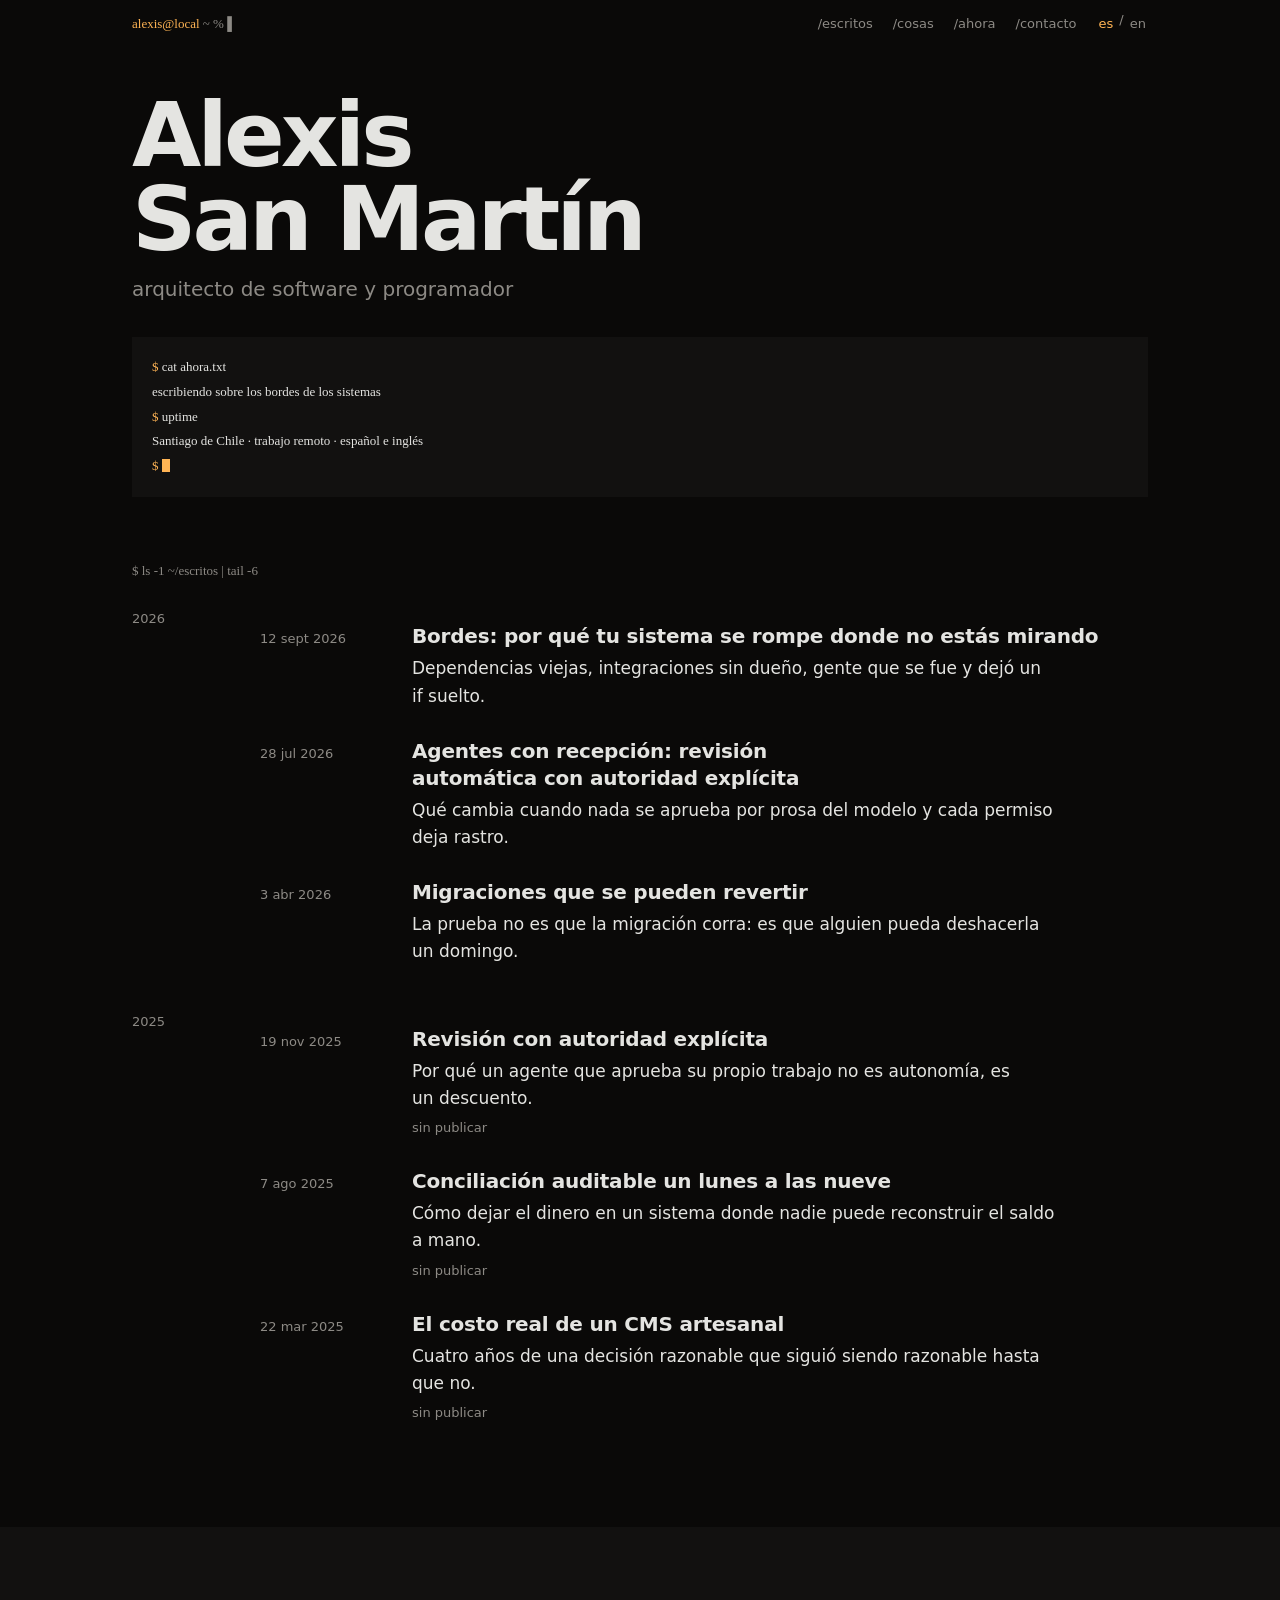
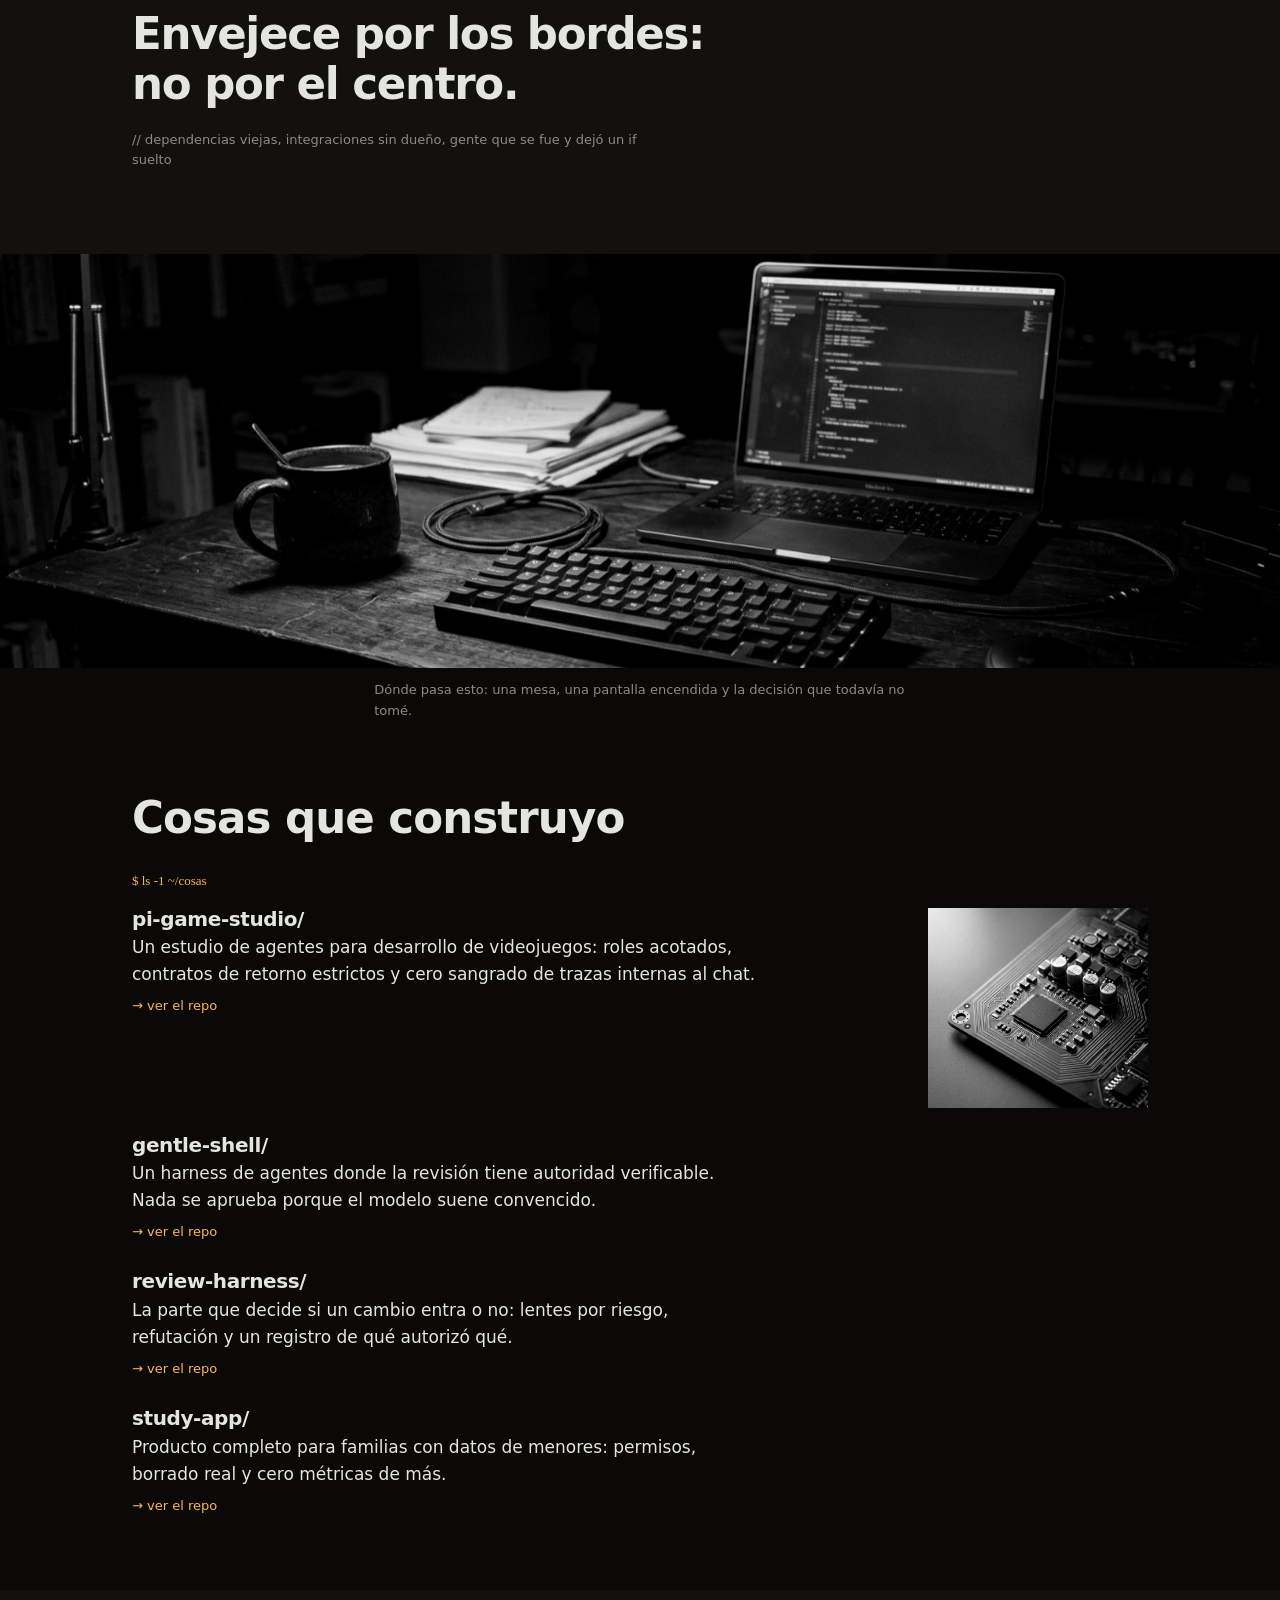
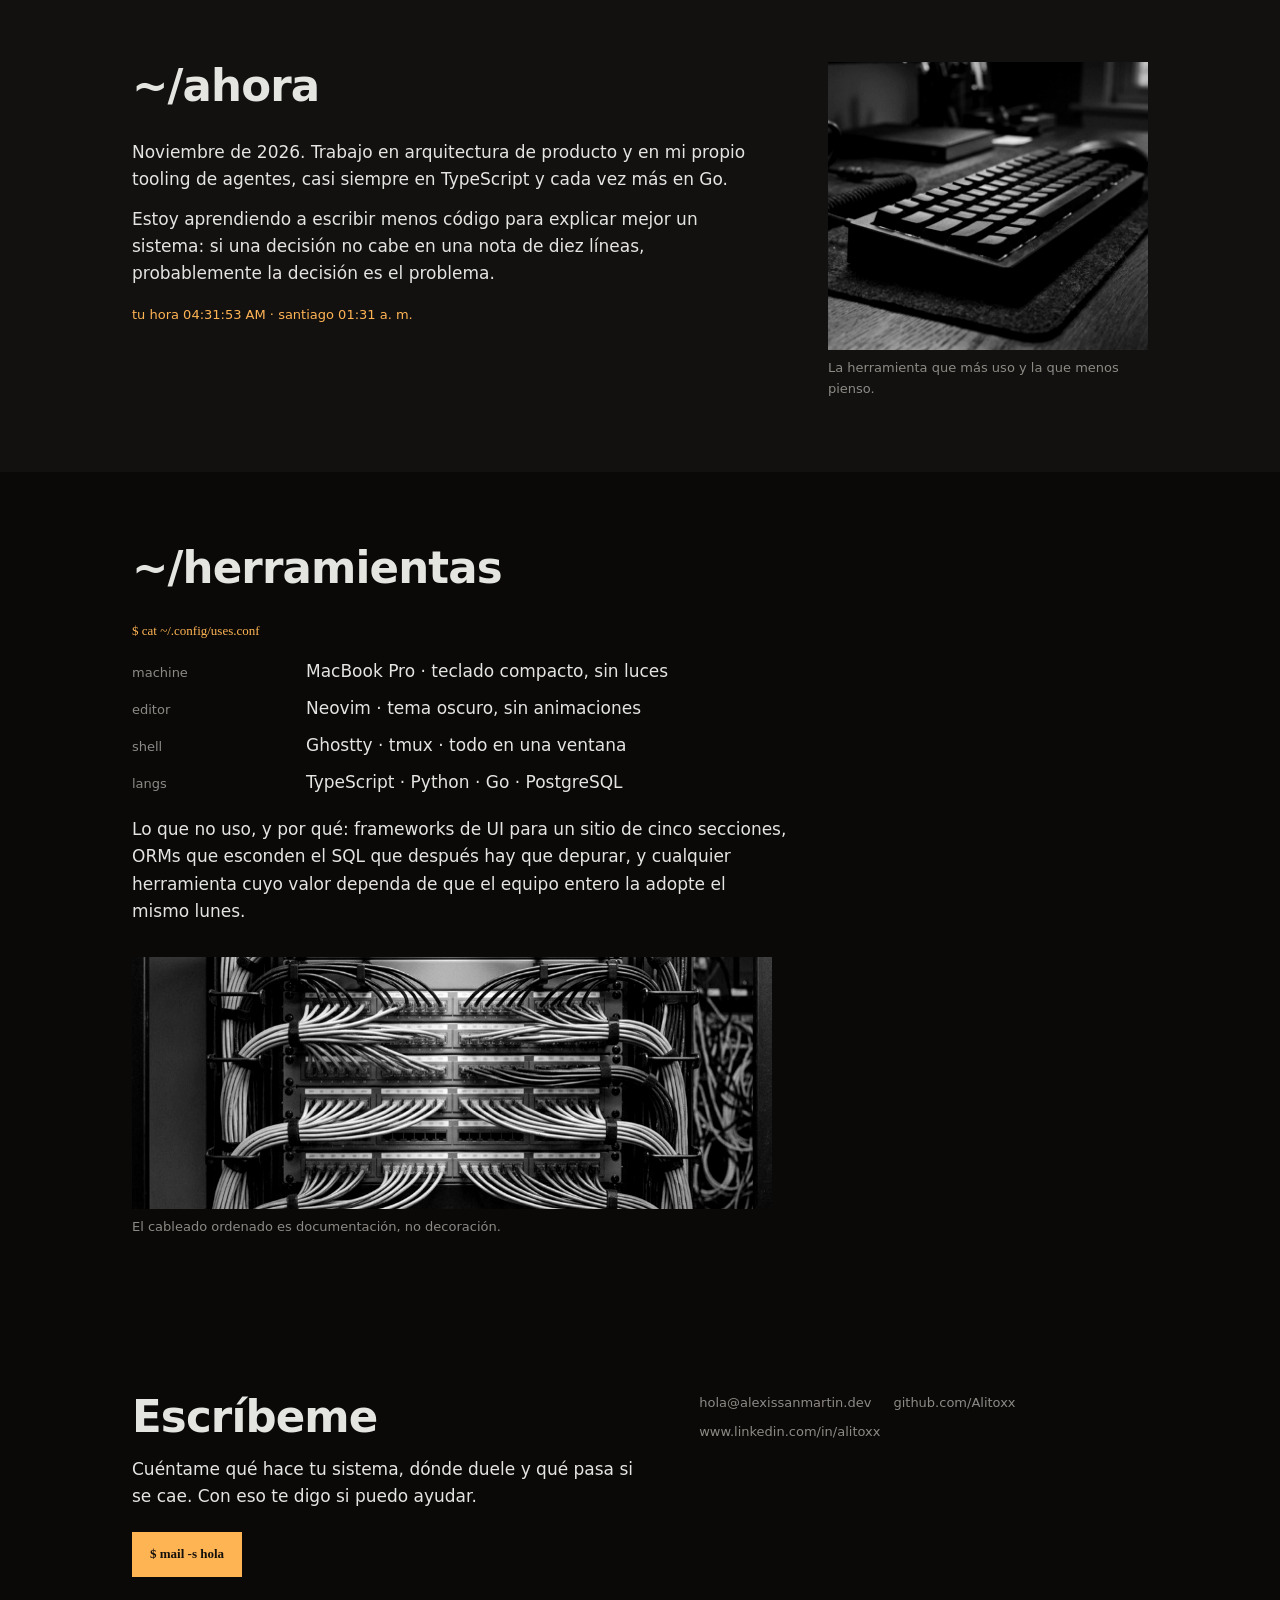
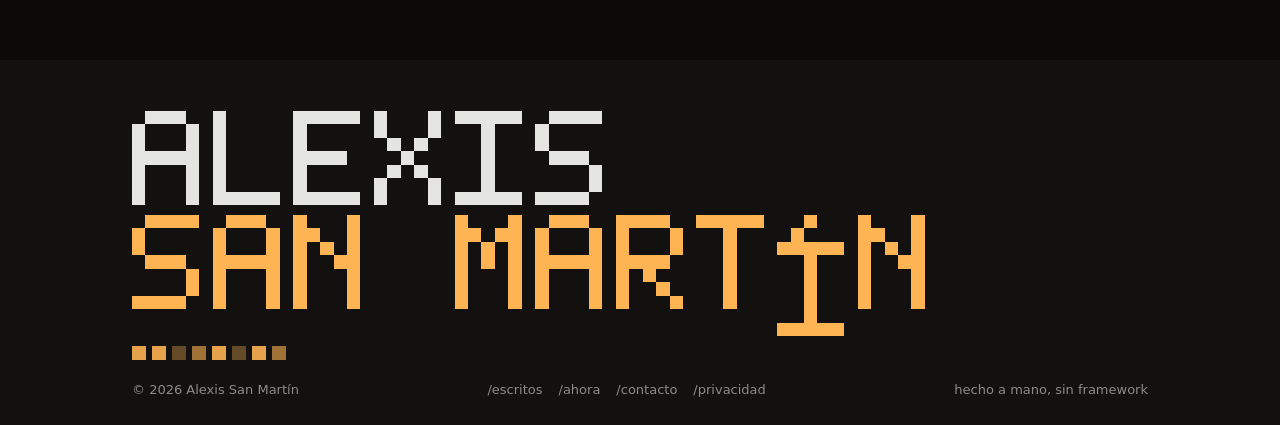
==== commit cad97c10: "content: one handle everywhere — repos point at the profile" ====
--- a/index.html
+++ b/index.html
@@ -136,7 +136,7 @@
         <div>
           <h3>pi-game-studio/</h3>
           <p><span class="es">Un estudio de agentes para desarrollo de videojuegos: roles acotados, contratos de retorno estrictos y cero sangrado de trazas internas al chat.</span><span class="en">An agent studio for game development: bounded roles, strict return contracts and no internal trace bleeding into the chat.</span></p>
-          <a class="go" href="https://github.com/alexissanmartin" rel="noopener"><span class="es">→ ver el repo</span><span class="en">→ see the repo</span></a>
+          <a class="go" href="https://github.com/Alitoxx" rel="noopener"><span class="es">→ ver el repo</span><span class="en">→ see the repo</span></a>
         </div>
         <figure>
           <img src="assets/foto/placa.jpg" alt="Placa madre sobre una superficie gris, con un chip central, capacitores y pistas de cobre" width="928" height="1152" loading="lazy">
@@ -146,21 +146,21 @@
         <div>
           <h3>gentle-shell/</h3>
           <p><span class="es">Un harness de agentes donde la revisión tiene autoridad verificable. Nada se aprueba porque el modelo suene convencido.</span><span class="en">An agent harness where review carries verifiable authority. Nothing gets approved because the model sounds sure.</span></p>
-          <a class="go" href="https://github.com/alexissanmartin" rel="noopener"><span class="es">→ ver el repo</span><span class="en">→ see the repo</span></a>
+          <a class="go" href="https://github.com/Alitoxx" rel="noopener"><span class="es">→ ver el repo</span><span class="en">→ see the repo</span></a>
         </div>
       </article>
       <article class="thing" data-reveal>
         <div>
           <h3>review-harness/</h3>
           <p><span class="es">La parte que decide si un cambio entra o no: lentes por riesgo, refutación y un registro de qué autorizó qué.</span><span class="en">The part that decides whether a change lands: risk lenses, refutation and a record of what authorised what.</span></p>
-          <a class="go" href="https://github.com/alexissanmartin" rel="noopener"><span class="es">→ ver el repo</span><span class="en">→ see the repo</span></a>
+          <a class="go" href="https://github.com/Alitoxx" rel="noopener"><span class="es">→ ver el repo</span><span class="en">→ see the repo</span></a>
         </div>
       </article>
       <article class="thing" data-reveal>
         <div>
           <h3>study-app/</h3>
           <p><span class="es">Producto completo para familias con datos de menores: permisos, borrado real y cero métricas de más.</span><span class="en">A whole product for families with minors' data: permissions, real deletion and no extra analytics.</span></p>
-          <a class="go" href="https://github.com/alexissanmartin" rel="noopener"><span class="es">→ ver el repo</span><span class="en">→ see the repo</span></a>
+          <a class="go" href="https://github.com/Alitoxx" rel="noopener"><span class="es">→ ver el repo</span><span class="en">→ see the repo</span></a>
         </div>
       </article>
     </div>
@@ -208,8 +208,8 @@
       </div>
       <div><div class="contact__links">
           <a href="mailto:hola@alexissanmartin.dev">hola@alexissanmartin.dev</a>
-          <a href="https://github.com/Alitoxx" rel="me noopener">github.com/alexissanmartin</a>
-          <a href="https://www.linkedin.com/in/alitoxx" rel="me noopener">linkedin.com/in/alexissanmartin</a>
+          <a href="https://github.com/Alitoxx" rel="me noopener">github.com/Alitoxx</a>
+          <a href="https://www.linkedin.com/in/alitoxx" rel="me noopener">www.linkedin.com/in/alitoxx</a>
         </div></div>
     </div>
   </section>
